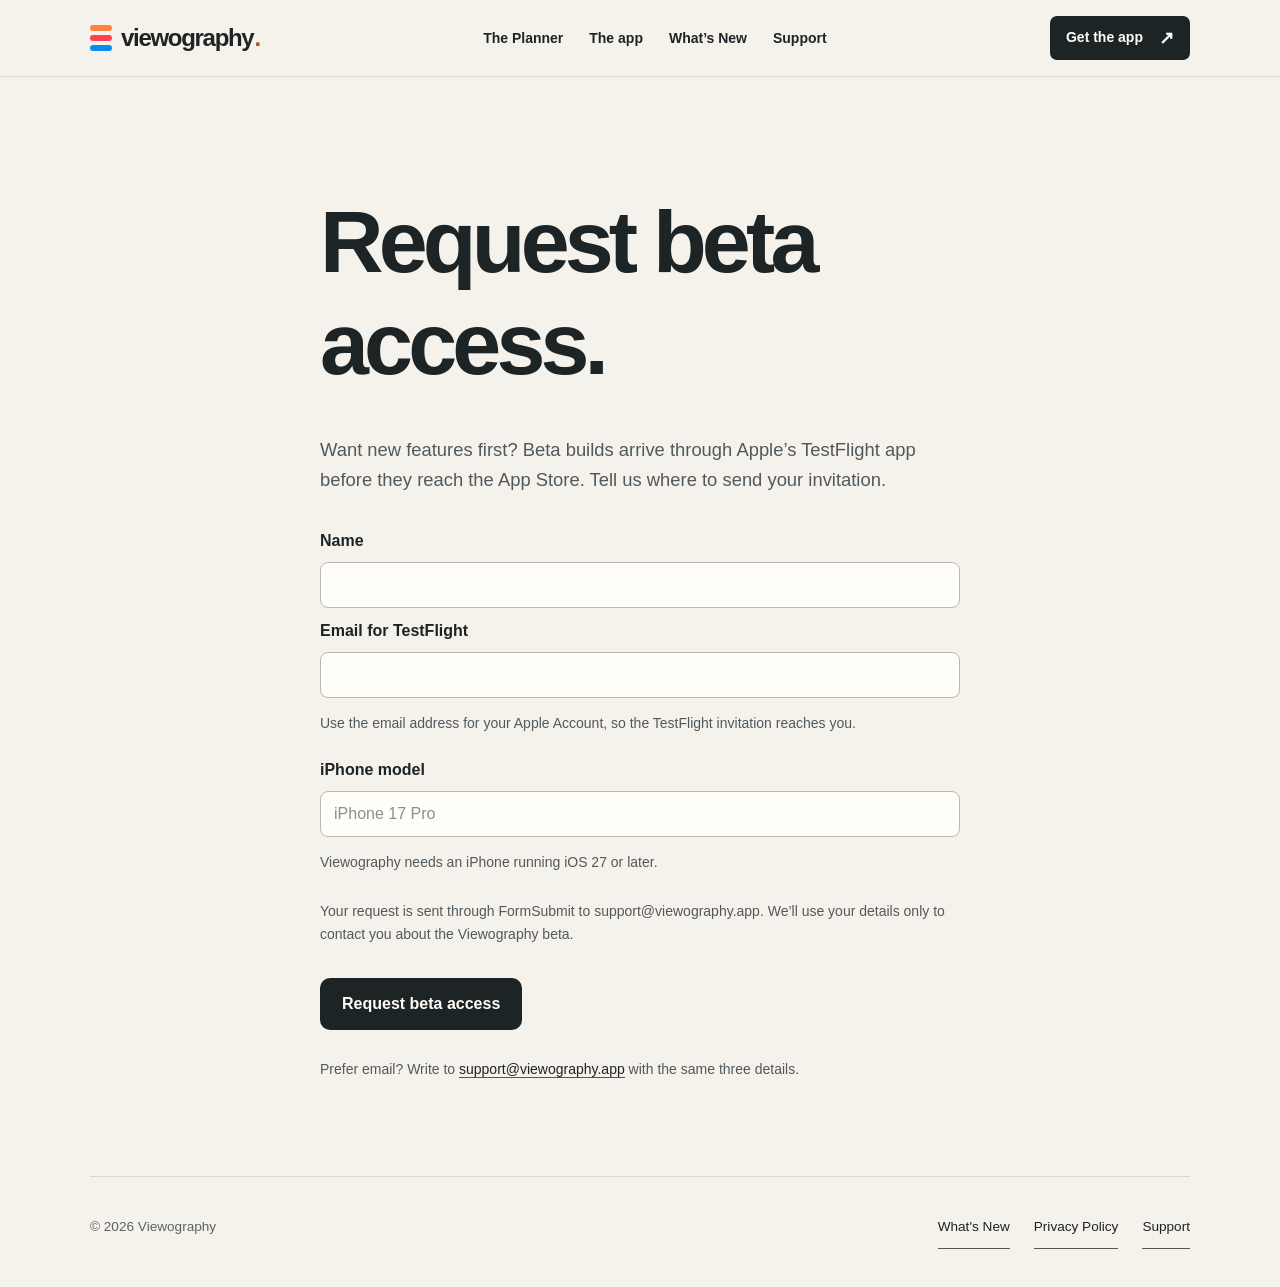
==== beta/index.html @ ad81dc00 "Beta request page and homepage strip; Home wording follows 4.2 - /beta/ page with the request form (" ====
<!doctype html><html lang="en"><head><meta charset="utf-8"><meta name="viewport" content="width=device-width,initial-scale=1"><title>Request beta access — Viewography</title><link rel="stylesheet" href="/style.css">  <link rel="canonical" href="https://viewography.app/beta/">
  <link rel="icon" href="/assets/favicon.svg" type="image/svg+xml">
  <link rel="stylesheet" href="/interior.css?v=4">
  <meta name="description" content="Request TestFlight beta access to try new Viewography features on your iPhone before they reach the App Store.">
  <script src="/beta.js?v=4" defer></script>
</head><body>
<a class="skip-link" href="#main">Skip to content</a>
<header class="site-header"><div class="wrap"><a class="wordmark" href="/" aria-label="Viewography home"><span class="brand-mark" aria-hidden="true"><i></i><i></i><i></i></span>viewography<span class="wordmark-dot">.</span></a><nav aria-label="Main navigation"><a href="/#planner">The Planner</a><a href="/#features">The app</a><a href="/whats-new/">What’s New</a><a href="/support/">Support</a></nav><a class="button" href="https://apps.apple.com/app/apple-store/id6814292849?pt=129488749&amp;ct=Site&amp;mt=8">Get the app <span aria-hidden="true">↗</span></a></div></header>
<main id="main" class="page beta-page"><h1>Request beta access.</h1><p class="intro">Want new features first? Beta builds arrive through Apple’s TestFlight app before they reach the App Store. Tell us where to send your invitation.</p>
<form id="beta-form">
  <label for="beta-name">Name</label>
  <input id="beta-name" name="name" autocomplete="name" maxlength="120" required>
  <label for="beta-email">Email for TestFlight</label>
  <input id="beta-email" name="email" type="email" autocomplete="email" maxlength="254" aria-describedby="beta-email-help" required>
  <p id="beta-email-help" class="beta-note">Use the email address for your Apple Account, so the TestFlight invitation reaches you.</p>
  <label for="beta-model">iPhone model</label>
  <input id="beta-model" name="model" maxlength="80" placeholder="iPhone 17 Pro" aria-describedby="beta-model-help" required>
  <p id="beta-model-help" class="beta-note">Viewography needs an iPhone running iOS 27 or later.</p>
  <div class="beta-trap" aria-hidden="true"><label for="beta-website">Website</label><input id="beta-website" name="_honey" tabindex="-1" autocomplete="off"></div>
  <p class="beta-note">Your request is sent through FormSubmit to support@viewography.app. We’ll use your details only to contact you about the Viewography beta.</p>
  <button class="app-store-button" type="submit">Request beta access</button>
  <p id="beta-status" role="status" aria-live="polite"></p>
</form>
<p class="beta-note">Prefer email? Write to <a href="mailto:support@viewography.app">support@viewography.app</a> with the same three details.</p></main><footer><span>© 2026 Viewography</span><nav><a href="/whats-new/">What's New</a><a href="/privacy/">Privacy Policy</a><a href="/support/">Support</a></nav></footer></body></html>
---- style.css ----
:root{color-scheme:dark;--bg:#07090d;--fg:#f5f3ed;--muted:#9ca1aa;--line:#292d35;--orange:#ff7f2a;--red:#ff3f50;--blue:#078df2}*{box-sizing:border-box}html,body{margin:0;min-height:100%;background:var(--bg);color:var(--fg);font-family:-apple-system,BlinkMacSystemFont,"Segoe UI",sans-serif}body{min-height:100vh;display:flex;flex-direction:column;overflow-x:hidden}.hero,.page{width:min(1100px,calc(100% - 48px));margin:auto}.hero{padding:9vh 0 0}.brand-lockup{width:100%;margin:0 0 64px}.brand{display:flex;align-items:center;justify-content:center;width:100%;white-space:nowrap;color:var(--fg);font-size:clamp(3.2rem,8vw,6.25rem);line-height:.92;font-weight:900;letter-spacing:-.035em}.brand-view{font-weight:900;letter-spacing:-.055em}.brand-ography{font-weight:300;letter-spacing:-.055em;margin-left:.015em}.brand-e{width:.58em;height:.68em;display:flex;flex-direction:column;justify-content:space-between;margin:0 .02em}.brand-e i{display:block;width:100%;height:.19em;border-radius:999px}.brand-e i:nth-child(1){background:var(--orange)}.brand-e i:nth-child(2){background:var(--red)}.brand-e i:nth-child(3){background:var(--blue)}.brand-actions{display:grid;grid-template-columns:1fr 1px 1fr 1px 1.2fr;align-items:center;width:min(780px,100%);margin:36px auto 0}.brand-action{min-width:0;display:flex;flex-direction:column;align-items:center;gap:10px;color:#e7e7e5;text-transform:uppercase;letter-spacing:.2em;font-size:.8rem;white-space:nowrap}.brand-action svg{display:block;width:42px;height:42px;fill:none;stroke-width:4;stroke-linecap:round;stroke-linejoin:round}.brand-action .reel{fill:var(--orange);stroke:var(--orange)}.brand-action .reel circle:not(:first-child){fill:var(--bg);stroke:none}.brand-action .search-icon{stroke:#fff}.brand-action .screen-icon{stroke:var(--blue)}.action-divider{display:block;width:1px;height:76px;background:#5c6168}.hero h1{font-size:clamp(4rem,11vw,8rem);line-height:.86;letter-spacing:-.065em;margin:0;max-width:850px}h2{font-size:2rem;margin:2.5rem 0 .7rem}p,li{color:#c5c8cf;line-height:1.65}.lede{font-size:clamp(1.1rem,2.4vw,1.45rem);max-width:650px;margin:36px 0}.rule{height:1px;background:linear-gradient(90deg,var(--orange),var(--red),var(--blue),transparent);max-width:700px}.coming{font-size:.9rem;letter-spacing:.12em;text-transform:uppercase;margin-top:18px}.app-stage{position:relative;height:500px;margin-top:50px;overflow:hidden;isolation:isolate}.app-stage:after{content:"";position:absolute;left:0;right:0;bottom:0;height:20%;background:linear-gradient(transparent,var(--bg));z-index:4;pointer-events:none}.stage-glow{position:absolute;width:44%;height:56%;bottom:1%;filter:blur(65px);opacity:.32;border-radius:50%;z-index:0}.orange-glow{left:-4%;background:var(--orange)}.blue-glow{right:-4%;background:var(--blue)}.phone-card{position:absolute;bottom:-38px;width:min(300px,35vw);margin:0;z-index:2;filter:drop-shadow(0 30px 45px rgba(0,0,0,.68))}.phone-left{left:20%;transform:rotate(-7deg)}.phone-right{right:20%;transform:rotate(7deg)}.phone-shell{padding:7px;border:1px solid #383d46;border-radius:38px;background:linear-gradient(145deg,#171a1f,#080a0d);box-shadow:inset 0 1px 0 rgba(255,255,255,.13);overflow:hidden}.phone-shell img{display:block;width:100%;height:auto;border-radius:31px;background:#000}.page{padding:80px 0}.page h1{font-size:clamp(3rem,8vw,5.5rem);margin-bottom:40px}.page .intro{font-size:1.15rem}.updated{color:var(--muted);font-size:.9rem;margin-bottom:40px}a{color:var(--fg);text-decoration:none;border-bottom:1px solid #555}a:hover{color:var(--blue)}footer{width:min(1100px,calc(100% - 48px));margin:0 auto;padding:28px 0 38px;border-top:1px solid var(--line);display:flex;justify-content:space-between;color:var(--muted);font-size:.85rem}footer nav{display:flex;gap:24px}@media(max-width:600px){.hero,.page{width:calc(100% - 44px)}.hero{padding-top:9vh}.brand-lockup{margin-bottom:52px}.brand{font-size:10.65vw;letter-spacing:0;transform:none;justify-content:center;width:calc(100% + 44px);margin-left:-22px;margin-right:-22px}.brand-view{letter-spacing:.015em}.brand-ography{letter-spacing:-.035em;margin-left:.015em}.brand-e{width:.62em;margin:0 .018em}.brand-actions{grid-template-columns:1fr 1px 1fr 1px 1.18fr;width:100%;margin-top:31px}.brand-action{font-size:2.45vw;letter-spacing:.105em;gap:8px}.brand-action svg{width:31px;height:31px;stroke-width:3.5}.action-divider{height:55px}.hero h1{font-size:16.5vw}.lede{margin-top:30px}.app-stage{height:420px;margin-left:-22px;margin-right:-22px;margin-top:42px}.app-stage .stage-glow{filter:blur(50px);opacity:.38}.phone-card{width:49vw;bottom:-24px}.phone-left{left:3%;transform:rotate(-7deg)}.phone-right{right:3%;transform:rotate(7deg)}.phone-shell{padding:5px;border-radius:28px}.phone-shell img{border-radius:23px}footer{gap:20px;flex-direction:column}}
.privacy-page{max-width:760px}.privacy-page h1{font-size:clamp(2.5rem,7vw,4.5rem);line-height:1.08;letter-spacing:-.035em;margin-top:32px;margin-bottom:24px}.privacy-page>p:not(.updated){font-size:1rem;margin:0 0 24px}.privacy-page strong{color:var(--fg)}.privacy-page .updated{font-size:.95rem}.privacy-page ul{margin:-8px 0 24px;padding-left:1.2em}.privacy-page li{font-size:1rem;margin:0 0 12px}

.beta-invitation{display:flex;align-items:center;justify-content:space-between;gap:32px;padding:28px;margin-top:32px;border:1px solid var(--line);border-left:3px solid var(--blue);border-radius:16px;background:#10151e}.beta-label{color:var(--blue);font-size:.875rem;letter-spacing:.12em;text-transform:uppercase;margin:0 0 10px}.beta-invitation h2{font-size:clamp(1.7rem,4vw,2.2rem);margin:0 0 10px;letter-spacing:-.025em}.beta-invitation p:not(.beta-label){max-width:570px;margin:0}.beta-button{background:var(--blue);color:#fff;border:0;border-radius:10px;padding:15px 22px;font:inherit;font-weight:650;cursor:pointer;white-space:nowrap}.beta-button:hover{background:#087dd4}.beta-button:disabled{opacity:.6;cursor:wait}button:focus-visible,input:focus-visible{outline:3px solid var(--orange);outline-offset:4px}#beta-panel{background:#10151e;color:var(--fg);border:1px solid var(--line);border-radius:20px;padding:36px;width:min(520px,calc(100% - 32px));max-height:calc(100dvh - 32px);overflow:auto}#beta-panel::backdrop{background:rgba(0,0,0,.8)}#beta-panel h2{margin:0;font-size:2rem;line-height:1.2}.beta-close{position:absolute;right:12px;top:10px;background:none;border:0;color:var(--muted);font-size:2rem;width:44px;height:44px;cursor:pointer}#beta-form{display:grid;gap:12px}#beta-form label{font-size:1rem}#beta-form input{width:100%;background:var(--bg);border:1px solid #555d6a;border-radius:8px;padding:13px;color:var(--fg);font:inherit;margin-bottom:6px}.beta-note{font-size:.875rem;margin:0 0 8px}.beta-trap{position:absolute;left:-10000px}#beta-status{margin:0;font-size:1rem}#beta-status:empty{display:none}@media(max-width:600px){.beta-invitation{flex-direction:column;align-items:stretch;gap:24px;padding:24px}.beta-button{white-space:normal}#beta-panel{padding:32px 24px}}

.notes-page{max-width:860px}.notes-page h1{margin-bottom:20px}.notes-page section{margin-top:56px}.notes-page h2{margin:0 0 18px;letter-spacing:-.02em}.notes-page h3{margin:0 0 8px;font-size:1.15rem;color:var(--fg)}.muted{color:var(--muted)}.current-build{margin-top:40px!important;padding:28px;border:1px solid var(--line);border-left:3px solid var(--blue);border-radius:16px;background:#10151e}.current-build h2{margin:0 0 6px}.current-build p:not(.beta-label){margin:0 0 18px}.notes-link{display:inline-block;background:var(--blue);color:#fff;border:0;border-radius:10px;padding:13px 20px;font-weight:650}.notes-link:hover{background:#087dd4;color:#fff}.feature-grid{display:grid;grid-template-columns:repeat(2,minmax(0,1fr));gap:16px}.feature{padding:22px;border:1px solid var(--line);border-radius:16px;background:#0d1016}.feature p{margin:0}.notes-list{margin:0;padding-left:1.2em}.notes-list li{margin-bottom:12px}.notes-list strong{color:var(--fg)}.release{padding:24px;border:1px solid var(--line);border-radius:16px;background:#0d1016}.release-head{display:flex;align-items:center;gap:12px;margin-bottom:14px}.release-head h3{margin:0;font-size:1.4rem}.release-tag{font-size:.75rem;letter-spacing:.12em;text-transform:uppercase;color:var(--orange);border:1px solid rgba(255,127,42,.45);border-radius:999px;padding:4px 10px}.notes-footer{margin-top:48px}@media(max-width:600px){.feature-grid{grid-template-columns:1fr}.current-build,.release{padding:22px}}
.current-build p.build-number{color:var(--muted);margin:0 0 14px}.release-head .build-number{color:var(--muted);font-size:.95rem}
.previous-builds{margin-top:40px;border:1px solid var(--line);border-radius:16px;background:#0d1016}.previous-builds summary{cursor:pointer;padding:18px 24px;min-height:44px;font-weight:650;font-size:1.1rem;list-style-position:inside}.previous-builds summary:focus-visible{outline:3px solid var(--orange);outline-offset:4px;border-radius:16px}.previous-builds .release{border:0;border-top:1px solid var(--line);border-radius:0 0 16px 16px;background:transparent}
.release-head{flex-wrap:wrap}
.beta-device{border:0;padding:0;margin:0 0 4px;display:flex;flex-wrap:wrap;gap:8px 20px;align-items:center}.beta-device legend{padding:0;margin-bottom:8px;font-size:1rem}.beta-device label{display:inline-flex;align-items:center;gap:8px;min-height:44px;cursor:pointer}#beta-form .beta-device input{width:20px;height:20px;margin:0;accent-color:var(--blue)}

.app-store-button{display:inline-block;flex-shrink:0;background:#0873bd;color:#fff;border:0;border-radius:10px;padding:15px 22px;font:inherit;font-weight:650;text-align:center;line-height:1.4}.app-store-button:hover{background:#065d99;color:#fff}.app-store-button:focus-visible{outline:3px solid var(--orange);outline-offset:4px}@media(max-width:600px){.app-store-button{width:100%}}
---- interior.css ----
:root{color-scheme:light;--bg:#f5f2eb;--fg:#1d2426;--muted:#5b6263;--line:#d9d8d0;--blue:#176694}html,body{background:var(--bg);color:var(--fg)}p,li{color:#50595c}.page{padding-top:55px}.page h1{letter-spacing:-.055em}.eyebrow a{display:inline-flex;align-items:center;min-height:44px;letter-spacing:.04em;font-weight:700}.page>section{scroll-margin-top:30px}.current-build,.feature,.release,.previous-builds{background:#ede9df}.current-build{border-left-color:#bb481e}.beta-label{color:#9d3e1b}.release-tag{color:#973917;border-color:#b36b42}.app-store-button,.notes-link{background:#1d2426;color:#fffdf7}.app-store-button:hover,.notes-link:hover{background:#36474b;color:#fffdf7}a:hover{color:#9d3e1b}a:focus-visible,summary:focus-visible{outline:3px solid #167ec2;outline-offset:5px}footer{align-items:center}footer nav{flex-wrap:wrap;gap:4px 24px}footer a{display:inline-flex;align-items:center;min-height:44px}.previous-builds .release{background:transparent}.privacy-page strong,.notes-list strong,.notes-page h3{color:var(--fg)}@media(max-width:600px){footer{align-items:flex-start}.page{padding-top:30px}}
.skip-link{position:absolute;left:20px;top:-100px;background:#1d2426;color:#fff;padding:15px;z-index:100;border:0}.skip-link:focus{top:10px}
.site-header{position:sticky;top:0;z-index:50;background:#f5f2ebe6;-webkit-backdrop-filter:blur(14px);backdrop-filter:blur(14px);border-bottom:1px solid var(--line)}
.site-header>.wrap{width:min(1100px,calc(100% - 48px));margin-inline:auto;display:flex;align-items:center;justify-content:space-between;gap:24px;min-height:76px}
.site-header a{border-bottom:0}
.wordmark{display:inline-flex;align-items:center;gap:9px;font-weight:780;font-size:24px;letter-spacing:-1.3px;line-height:1}.wordmark:hover{color:var(--fg)}
.wordmark-dot{color:#bb481e;margin-left:-8px}
.brand-mark{display:inline-flex;width:22px;height:26px;flex-direction:column;justify-content:space-between;flex-shrink:0}.brand-mark i{display:block;height:6px;border-radius:8px;background:#ff823f}.brand-mark i:nth-child(2){background:#ff4050}.brand-mark i:nth-child(3){background:#078df2}
.site-header nav{display:flex;gap:26px;font-size:14px;font-weight:600}.site-header nav a{display:inline-flex;align-items:center;min-height:44px}.site-header nav a[aria-current]{color:#9d3e1b}
.button{display:inline-flex;align-items:center;gap:16px;min-height:44px;padding:11px 16px;border-radius:7px;background:#1d2426;color:#fffdf7;font-size:14px;font-weight:650;line-height:1.4;transition:background .15s}.button:hover{background:#36474b;color:#fffdf7}.button span{font-size:18px;line-height:1}
.page{margin:0 auto;flex:1 0 auto}html{scroll-padding-top:96px}
@media(max-width:700px){.site-header nav{display:none}.site-header>.wrap{min-height:66px;width:calc(100% - 44px)}.wordmark{font-size:22px}}
.beta-page{max-width:640px}.beta-page #beta-form{margin-top:36px}.beta-page #beta-form label{font-weight:650;color:var(--fg)}.beta-page #beta-form input{background:#fffdf7;border-color:#b9b8b0;margin-bottom:2px}.beta-page #beta-form input::placeholder{color:#8a8f8f}.beta-page .beta-note{margin:0 0 14px}.beta-page button.app-store-button{cursor:pointer;justify-self:start;margin-top:6px}.beta-page button.app-store-button:disabled{opacity:.6;cursor:wait}.beta-page #beta-status{font-weight:650;color:var(--fg);margin-top:8px}.beta-page>.beta-note{margin-top:28px}
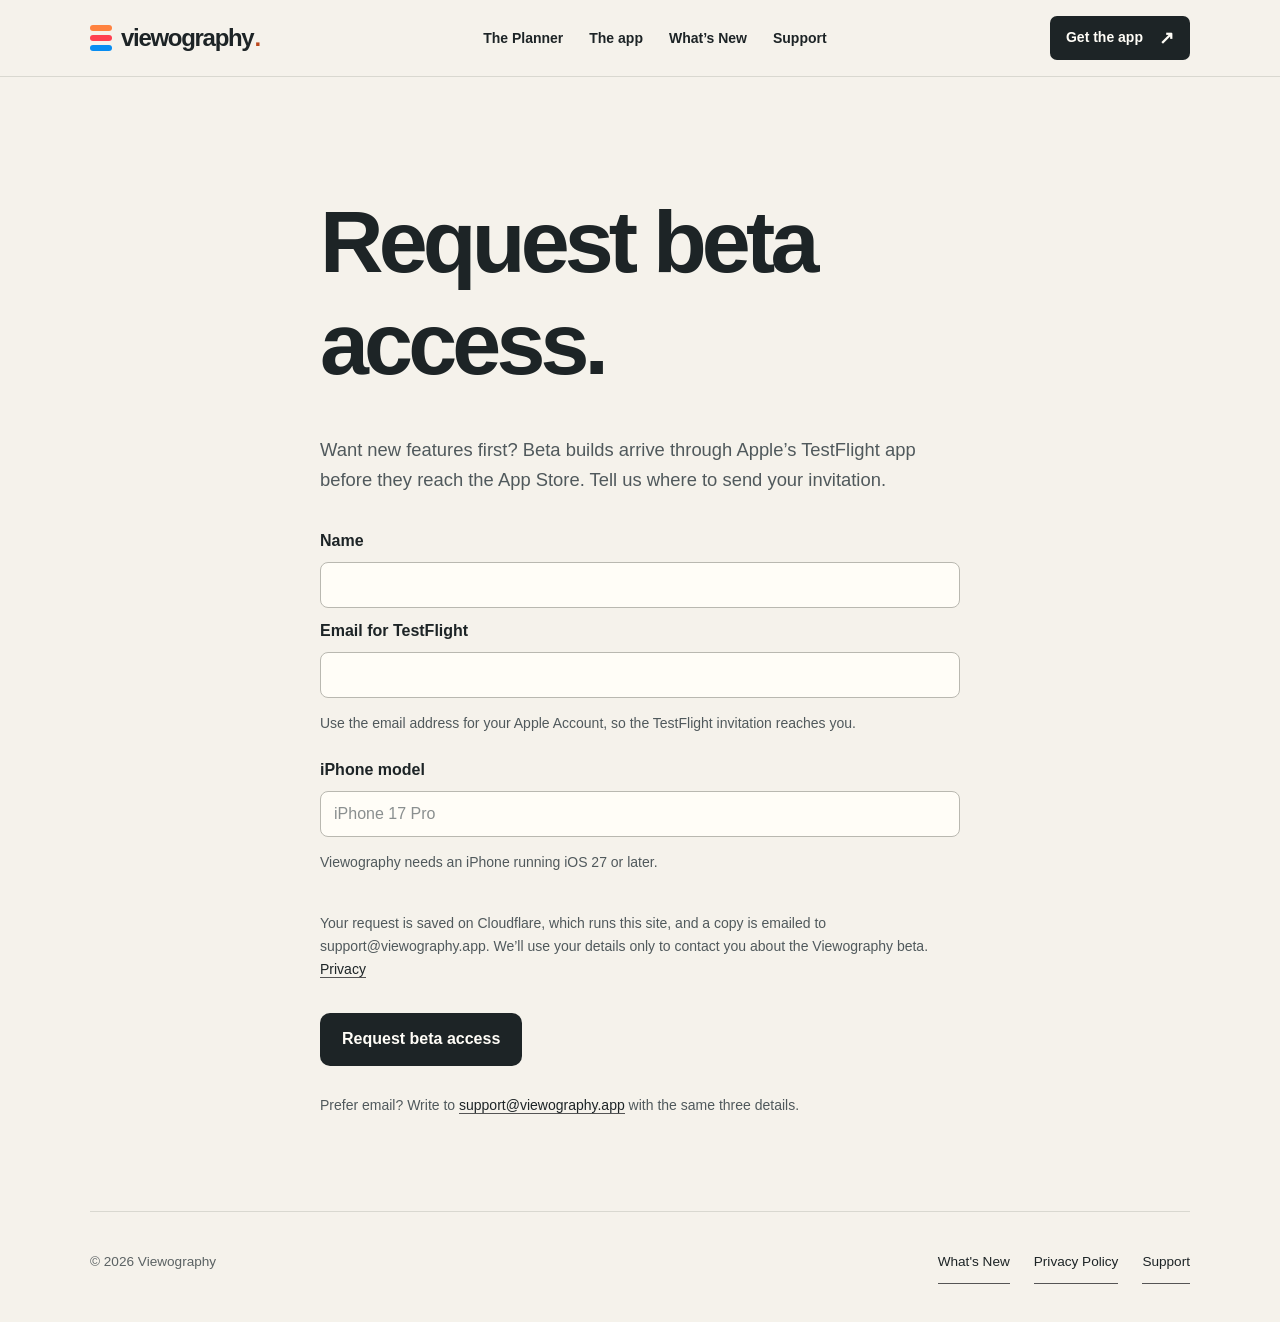
==== commit c95c04b6: "Beta requests saved on Cloudflare; Streaming this week on the home page - /api/beta (site Worker): T" ====
--- a/beta/index.html
+++ b/beta/index.html
@@ -1,8 +1,9 @@
 <!doctype html><html lang="en"><head><meta charset="utf-8"><meta name="viewport" content="width=device-width,initial-scale=1"><title>Request beta access — Viewography</title><link rel="stylesheet" href="/style.css">  <link rel="canonical" href="https://viewography.app/beta/">
   <link rel="icon" href="/assets/favicon.svg" type="image/svg+xml">
-  <link rel="stylesheet" href="/interior.css?v=4">
+  <link rel="stylesheet" href="/interior.css?v=6">
   <meta name="description" content="Request TestFlight beta access to try new Viewography features on your iPhone before they reach the App Store.">
-  <script src="/beta.js?v=4" defer></script>
+  <script src="https://challenges.cloudflare.com/turnstile/v0/api.js" async defer></script>
+  <script src="/beta.js?v=6" defer></script>
 </head><body>
 <a class="skip-link" href="#main">Skip to content</a>
 <header class="site-header"><div class="wrap"><a class="wordmark" href="/" aria-label="Viewography home"><span class="brand-mark" aria-hidden="true"><i></i><i></i><i></i></span>viewography<span class="wordmark-dot">.</span></a><nav aria-label="Main navigation"><a href="/#planner">The Planner</a><a href="/#features">The app</a><a href="/whats-new/">What’s New</a><a href="/support/">Support</a></nav><a class="button" href="https://apps.apple.com/app/apple-store/id6814292849?pt=129488749&amp;ct=Site&amp;mt=8">Get the app <span aria-hidden="true">↗</span></a></div></header>
@@ -17,7 +18,8 @@
   <input id="beta-model" name="model" maxlength="80" placeholder="iPhone 17 Pro" aria-describedby="beta-model-help" required>
   <p id="beta-model-help" class="beta-note">Viewography needs an iPhone running iOS 27 or later.</p>
   <div class="beta-trap" aria-hidden="true"><label for="beta-website">Website</label><input id="beta-website" name="_honey" tabindex="-1" autocomplete="off"></div>
-  <p class="beta-note">Your request is sent through FormSubmit to support@viewography.app. We’ll use your details only to contact you about the Viewography beta.</p>
+  <div class="cf-turnstile" data-sitekey="0x4AAAAAAGAySa8jjDIBKezM" data-appearance="interaction-only" data-size="flexible"></div>
+  <p class="beta-note">Your request is saved on Cloudflare, which runs this site, and a copy is emailed to support@viewography.app. We’ll use your details only to contact you about the Viewography beta. <a href="/privacy/#beta">Privacy</a></p>
   <button class="app-store-button" type="submit">Request beta access</button>
   <p id="beta-status" role="status" aria-live="polite"></p>
 </form>
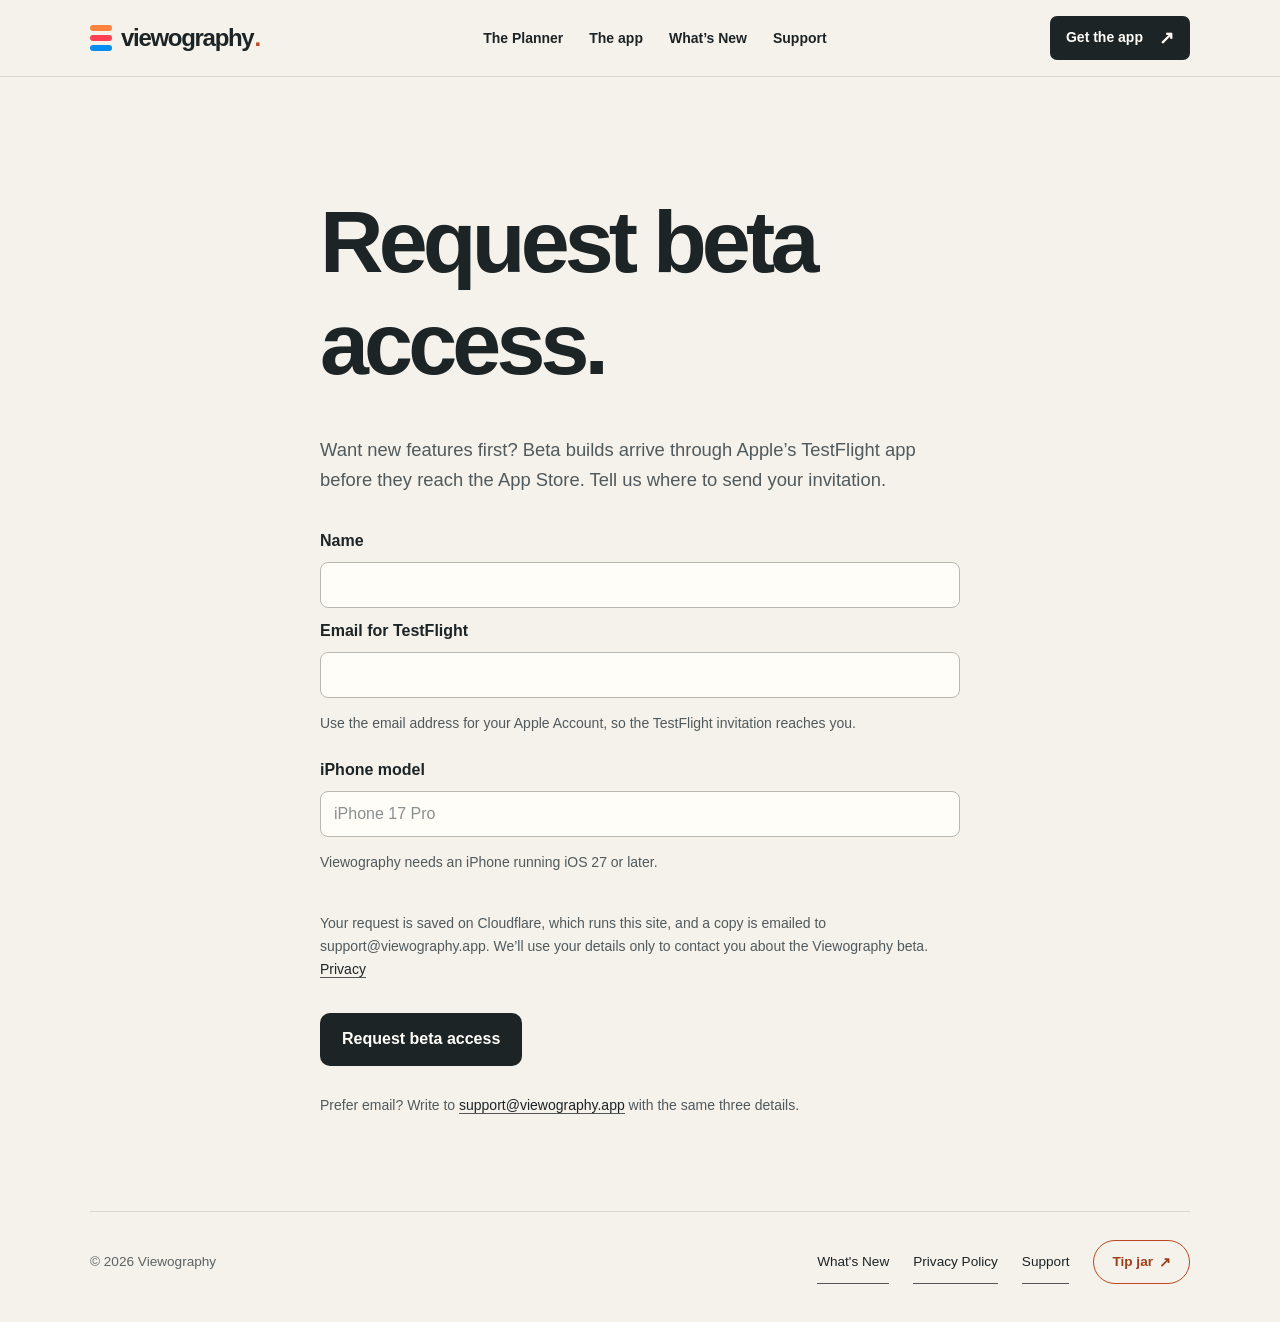
==== commit 7e05cbf0: "Tip jar: footer button and Support page note (Stripe link only in tip.js, hidden until it's real); p" ====
--- a/beta/index.html
+++ b/beta/index.html
@@ -1,9 +1,10 @@
 <!doctype html><html lang="en"><head><meta charset="utf-8"><meta name="viewport" content="width=device-width,initial-scale=1"><title>Request beta access — Viewography</title><link rel="stylesheet" href="/style.css">  <link rel="canonical" href="https://viewography.app/beta/">
   <link rel="icon" href="/assets/favicon.svg" type="image/svg+xml">
-  <link rel="stylesheet" href="/interior.css?v=6">
+  <link rel="stylesheet" href="/interior.css?v=8">
+  <script src="/tip.js?v=8" defer></script>
   <meta name="description" content="Request TestFlight beta access to try new Viewography features on your iPhone before they reach the App Store.">
   <script src="https://challenges.cloudflare.com/turnstile/v0/api.js" async defer></script>
-  <script src="/beta.js?v=6" defer></script>
+  <script src="/beta.js?v=8" defer></script>
 </head><body>
 <a class="skip-link" href="#main">Skip to content</a>
 <header class="site-header"><div class="wrap"><a class="wordmark" href="/" aria-label="Viewography home"><span class="brand-mark" aria-hidden="true"><i></i><i></i><i></i></span>viewography<span class="wordmark-dot">.</span></a><nav aria-label="Main navigation"><a href="/#planner">The Planner</a><a href="/#features">The app</a><a href="/whats-new/">What’s New</a><a href="/support/">Support</a></nav><a class="button" href="https://apps.apple.com/app/apple-store/id6814292849?pt=129488749&amp;ct=Site&amp;mt=8">Get the app <span aria-hidden="true">↗</span></a></div></header>
@@ -23,4 +24,4 @@
   <button class="app-store-button" type="submit">Request beta access</button>
   <p id="beta-status" role="status" aria-live="polite"></p>
 </form>
-<p class="beta-note">Prefer email? Write to <a href="mailto:support@viewography.app">support@viewography.app</a> with the same three details.</p></main><footer><span>© 2026 Viewography</span><nav><a href="/whats-new/">What's New</a><a href="/privacy/">Privacy Policy</a><a href="/support/">Support</a></nav></footer></body></html>
+<p class="beta-note">Prefer email? Write to <a href="mailto:support@viewography.app">support@viewography.app</a> with the same three details.</p></main><footer><span>© 2026 Viewography</span><nav><a href="/whats-new/">What's New</a><a href="/privacy/">Privacy Policy</a><a href="/support/">Support</a><a class="tip-button" data-tip-jar hidden>Tip jar <span aria-hidden="true">↗</span></a></nav></footer></body></html>
--- a/interior.css
+++ b/interior.css
@@ -11,3 +11,4 @@
 .page{margin:0 auto;flex:1 0 auto}html{scroll-padding-top:96px}
 @media(max-width:700px){.site-header nav{display:none}.site-header>.wrap{min-height:66px;width:calc(100% - 44px)}.wordmark{font-size:22px}}
 .beta-page{max-width:640px}.beta-page #beta-form{margin-top:36px}.beta-page #beta-form label{font-weight:650;color:var(--fg)}.beta-page #beta-form input{background:#fffdf7;border-color:#b9b8b0;margin-bottom:2px}.beta-page #beta-form input::placeholder{color:#8a8f8f}.beta-page .beta-note{margin:0 0 14px}.beta-page button.app-store-button{cursor:pointer;justify-self:start;margin-top:6px}.beta-page button.app-store-button:disabled{opacity:.6;cursor:wait}.beta-page #beta-status{font-weight:650;color:var(--fg);margin-top:8px}.beta-page>.beta-note{margin-top:28px}
+[hidden]{display:none!important}a.tip-button{display:inline-flex;align-items:center;gap:6px;min-height:44px;padding:0 18px;border:1.5px solid #bb481e;border-radius:999px;color:#9d3e1b;font-weight:650}a.tip-button:hover{background:#bb481e;color:#fffdf7}
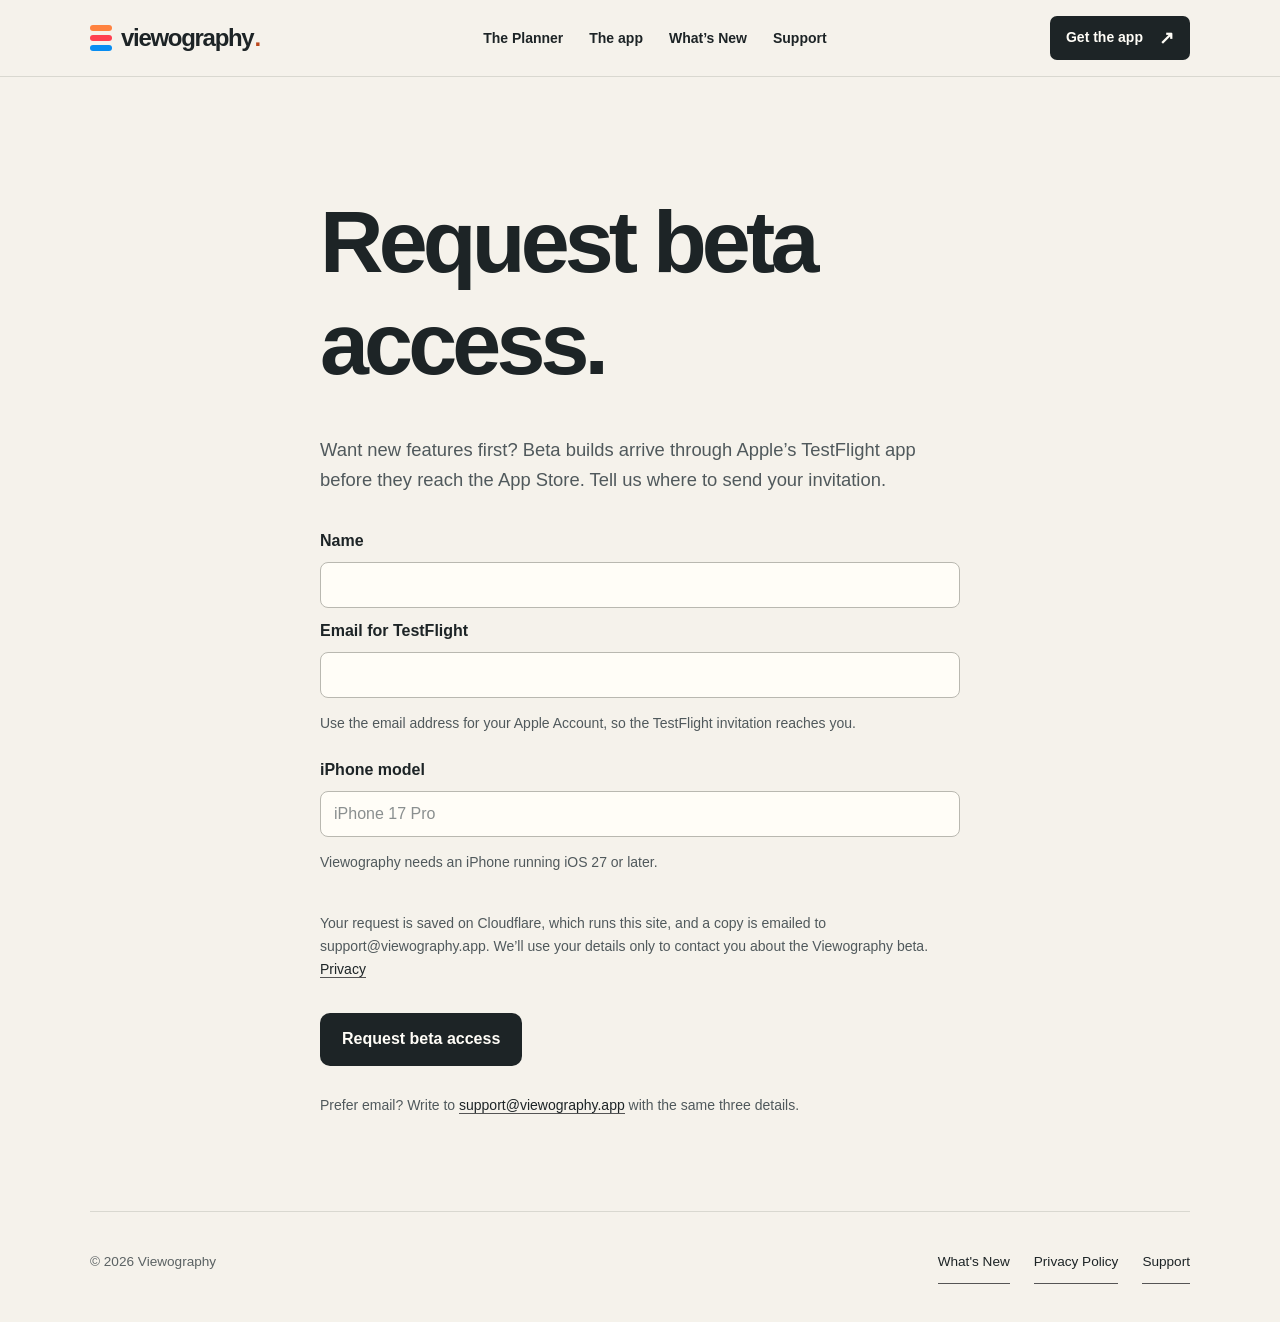
==== commit 1d53f232: "Move the tip jar to emptysealabs.com: take it off viewography.app (footer button, Support section, t" ====
--- a/beta/index.html
+++ b/beta/index.html
@@ -1,10 +1,9 @@
 <!doctype html><html lang="en"><head><meta charset="utf-8"><meta name="viewport" content="width=device-width,initial-scale=1"><title>Request beta access — Viewography</title><link rel="stylesheet" href="/style.css">  <link rel="canonical" href="https://viewography.app/beta/">
   <link rel="icon" href="/assets/favicon.svg" type="image/svg+xml">
-  <link rel="stylesheet" href="/interior.css?v=8">
-  <script src="/tip.js?v=8" defer></script>
+  <link rel="stylesheet" href="/interior.css?v=9">
   <meta name="description" content="Request TestFlight beta access to try new Viewography features on your iPhone before they reach the App Store.">
   <script src="https://challenges.cloudflare.com/turnstile/v0/api.js" async defer></script>
-  <script src="/beta.js?v=8" defer></script>
+  <script src="/beta.js?v=9" defer></script>
 </head><body>
 <a class="skip-link" href="#main">Skip to content</a>
 <header class="site-header"><div class="wrap"><a class="wordmark" href="/" aria-label="Viewography home"><span class="brand-mark" aria-hidden="true"><i></i><i></i><i></i></span>viewography<span class="wordmark-dot">.</span></a><nav aria-label="Main navigation"><a href="/#planner">The Planner</a><a href="/#features">The app</a><a href="/whats-new/">What’s New</a><a href="/support/">Support</a></nav><a class="button" href="https://apps.apple.com/app/apple-store/id6814292849?pt=129488749&amp;ct=Site&amp;mt=8">Get the app <span aria-hidden="true">↗</span></a></div></header>
@@ -24,4 +23,4 @@
   <button class="app-store-button" type="submit">Request beta access</button>
   <p id="beta-status" role="status" aria-live="polite"></p>
 </form>
-<p class="beta-note">Prefer email? Write to <a href="mailto:support@viewography.app">support@viewography.app</a> with the same three details.</p></main><footer><span>© 2026 Viewography</span><nav><a href="/whats-new/">What's New</a><a href="/privacy/">Privacy Policy</a><a href="/support/">Support</a><a class="tip-button" data-tip-jar hidden>Tip jar <span aria-hidden="true">↗</span></a></nav></footer></body></html>
+<p class="beta-note">Prefer email? Write to <a href="mailto:support@viewography.app">support@viewography.app</a> with the same three details.</p></main><footer><span>© 2026 Viewography</span><nav><a href="/whats-new/">What's New</a><a href="/privacy/">Privacy Policy</a><a href="/support/">Support</a></nav></footer></body></html>
--- a/interior.css
+++ b/interior.css
@@ -11,4 +11,3 @@
 .page{margin:0 auto;flex:1 0 auto}html{scroll-padding-top:96px}
 @media(max-width:700px){.site-header nav{display:none}.site-header>.wrap{min-height:66px;width:calc(100% - 44px)}.wordmark{font-size:22px}}
 .beta-page{max-width:640px}.beta-page #beta-form{margin-top:36px}.beta-page #beta-form label{font-weight:650;color:var(--fg)}.beta-page #beta-form input{background:#fffdf7;border-color:#b9b8b0;margin-bottom:2px}.beta-page #beta-form input::placeholder{color:#8a8f8f}.beta-page .beta-note{margin:0 0 14px}.beta-page button.app-store-button{cursor:pointer;justify-self:start;margin-top:6px}.beta-page button.app-store-button:disabled{opacity:.6;cursor:wait}.beta-page #beta-status{font-weight:650;color:var(--fg);margin-top:8px}.beta-page>.beta-note{margin-top:28px}
-[hidden]{display:none!important}a.tip-button{display:inline-flex;align-items:center;gap:6px;min-height:44px;padding:0 18px;border:1.5px solid #bb481e;border-radius:999px;color:#9d3e1b;font-weight:650}a.tip-button:hover{background:#bb481e;color:#fffdf7}
